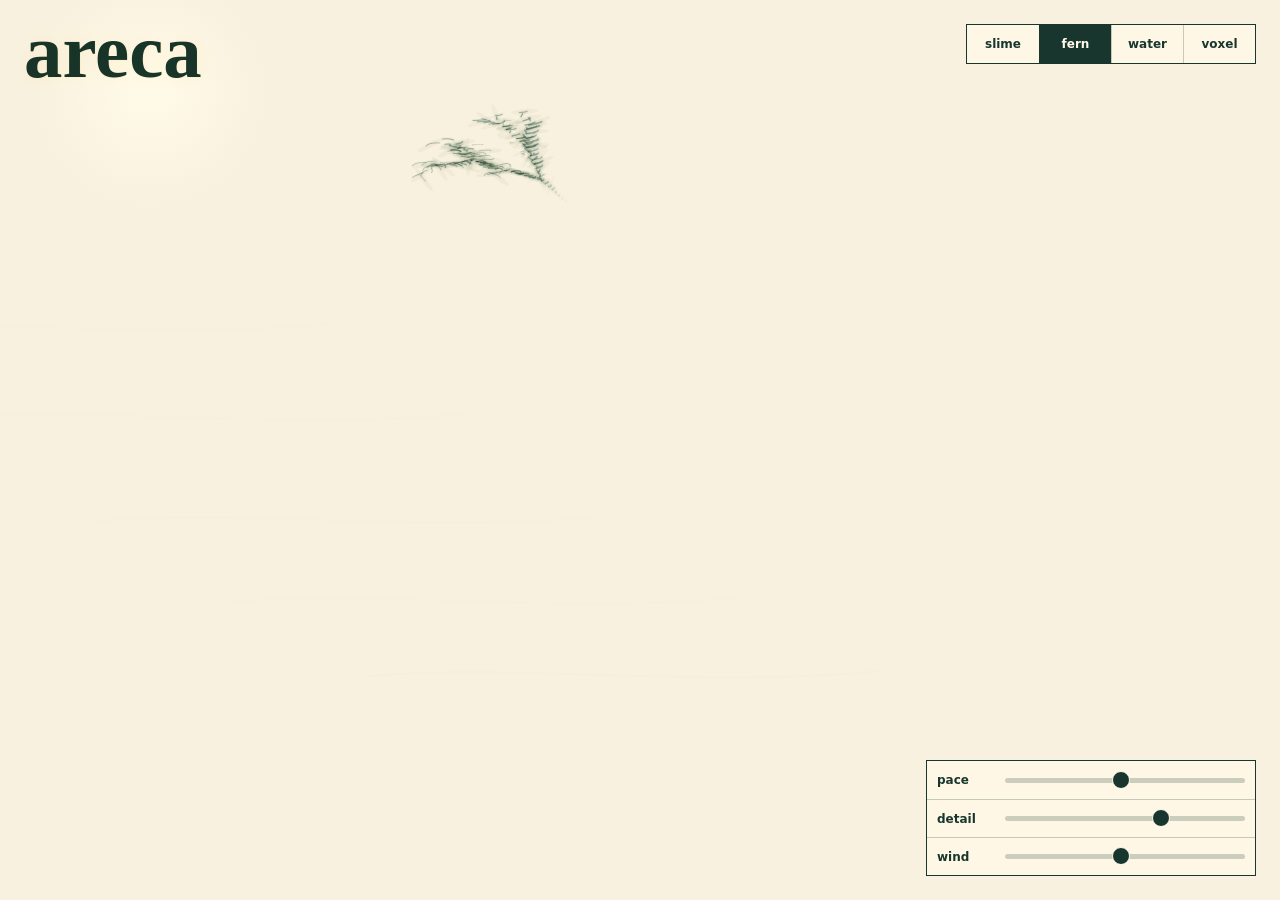
==== index.html @ 09aea4af "Initial commit: areca classic studies" ====
<!doctype html>
<html lang="en">
  <head>
    <meta charset="UTF-8" />
    <meta name="viewport" content="width=device-width, initial-scale=1.0" />
    <title>Areca Classic Studies</title>
    <link rel="stylesheet" href="./src/classic.css" />
  </head>
  <body>
    <main class="classic-stage" aria-label="Areca classic studies">
      <canvas id="classic-stage"></canvas>
      <a class="back" href="./index.html">areca</a>

      <nav class="links" aria-label="Studies">
        <a href="./examples.html">slime</a>
        <button class="is-active" type="button" data-mode="fern">fern</button>
        <button type="button" data-mode="water">water</button>
        <button type="button" data-mode="voxel">voxel</button>
      </nav>

      <section class="controls" aria-label="Study controls">
        <label>
          <span>pace</span>
          <input id="pace" type="range" min="0" max="1" step="0.01" value="0.48" />
        </label>
        <label>
          <span>detail</span>
          <input id="detail" type="range" min="0" max="1" step="0.01" value="0.66" />
        </label>
        <label>
          <span>wind</span>
          <input id="drift" type="range" min="0" max="1" step="0.01" value="0.48" />
        </label>
      </section>
    </main>

    <script src="./src/classic.js"></script>
  </body>
</html>
---- src/classic.css ----
:root {
  color-scheme: light;
  --paper: #f8f1df;
  --paper-hot: #fff9e8;
  --ink: #18362d;
  --line: rgb(24 54 45 / 24%);
  --panel: rgb(255 249 232 / 76%);
  --lime: #c7d76e;
}

* {
  box-sizing: border-box;
}

html,
body {
  width: 100%;
  height: 100%;
  margin: 0;
  overflow: hidden;
  background: var(--paper);
  color: var(--ink);
  font-family:
    ui-serif, Georgia, Cambria, "Times New Roman", Times, serif;
  letter-spacing: 0;
}

a,
button,
input {
  color: inherit;
  font: inherit;
}

.classic-stage,
#classic-stage {
  position: fixed;
  inset: 0;
  width: 100vw;
  height: 100vh;
  height: 100dvh;
}

#classic-stage {
  display: block;
  background: var(--paper);
}

.back {
  position: absolute;
  top: 22px;
  left: 24px;
  z-index: 4;
  color: var(--ink);
  font-size: clamp(46px, 6vw, 84px);
  font-weight: 760;
  line-height: 0.78;
  text-decoration: none;
  mix-blend-mode: multiply;
  text-shadow:
    1px 0 0 var(--paper-hot),
    0 1px 0 var(--paper-hot),
    0 0 22px var(--paper-hot);
}

.links,
.controls {
  position: absolute;
  z-index: 5;
  border: 1px solid var(--ink);
  background: var(--panel);
  backdrop-filter: blur(10px);
}

.links {
  top: 24px;
  right: 24px;
  display: grid;
  grid-template-columns: repeat(4, minmax(72px, 1fr));
}

.links a,
.links button {
  display: grid;
  min-height: 38px;
  place-items: center;
  padding: 0 12px;
  border: 0;
  border-left: 1px solid var(--line);
  background: transparent;
  cursor: pointer;
  font-family:
    ui-sans-serif, system-ui, -apple-system, BlinkMacSystemFont, "Segoe UI",
    sans-serif;
  font-size: 12px;
  font-weight: 850;
  text-decoration: none;
}

.links a:first-child {
  border-left: 0;
}

.links a:hover,
.links a:focus-visible,
.links button:hover,
.links button:focus-visible,
.links button.is-active {
  color: var(--paper-hot);
  background: var(--ink);
  outline: none;
}

.controls {
  right: 24px;
  bottom: 24px;
  width: min(330px, calc(100vw - 48px));
}

.controls label {
  display: grid;
  grid-template-columns: 68px 1fr;
  align-items: center;
  min-height: 38px;
  padding: 7px 10px;
  border-top: 1px solid var(--line);
}

.controls label:first-child {
  border-top: 0;
}

.controls span {
  font-family:
    ui-sans-serif, system-ui, -apple-system, BlinkMacSystemFont, "Segoe UI",
    sans-serif;
  font-size: 12px;
  font-weight: 850;
}

.controls input[type="range"] {
  width: 100%;
  height: 22px;
  margin: 0;
  appearance: none;
  background: transparent;
  cursor: pointer;
}

.controls input[type="range"]::-webkit-slider-runnable-track {
  height: 5px;
  background: rgb(24 54 45 / 22%);
  border-radius: 99px;
}

.controls input[type="range"]::-webkit-slider-thumb {
  width: 18px;
  height: 18px;
  margin-top: -7px;
  appearance: none;
  background: var(--ink);
  border: 1px solid var(--paper-hot);
  border-radius: 50%;
}

.controls input[type="range"]::-moz-range-track {
  height: 5px;
  background: rgb(24 54 45 / 22%);
  border-radius: 99px;
}

.controls input[type="range"]::-moz-range-thumb {
  width: 16px;
  height: 16px;
  background: var(--ink);
  border: 1px solid var(--paper-hot);
  border-radius: 50%;
}

@media (max-width: 760px) {
  .back {
    top: 16px;
    left: 16px;
  }

  .links {
    top: 16px;
    right: 16px;
    grid-template-columns: repeat(2, minmax(72px, 1fr));
  }

  .controls {
    right: 12px;
    bottom: 12px;
    width: calc(100vw - 24px);
  }
}
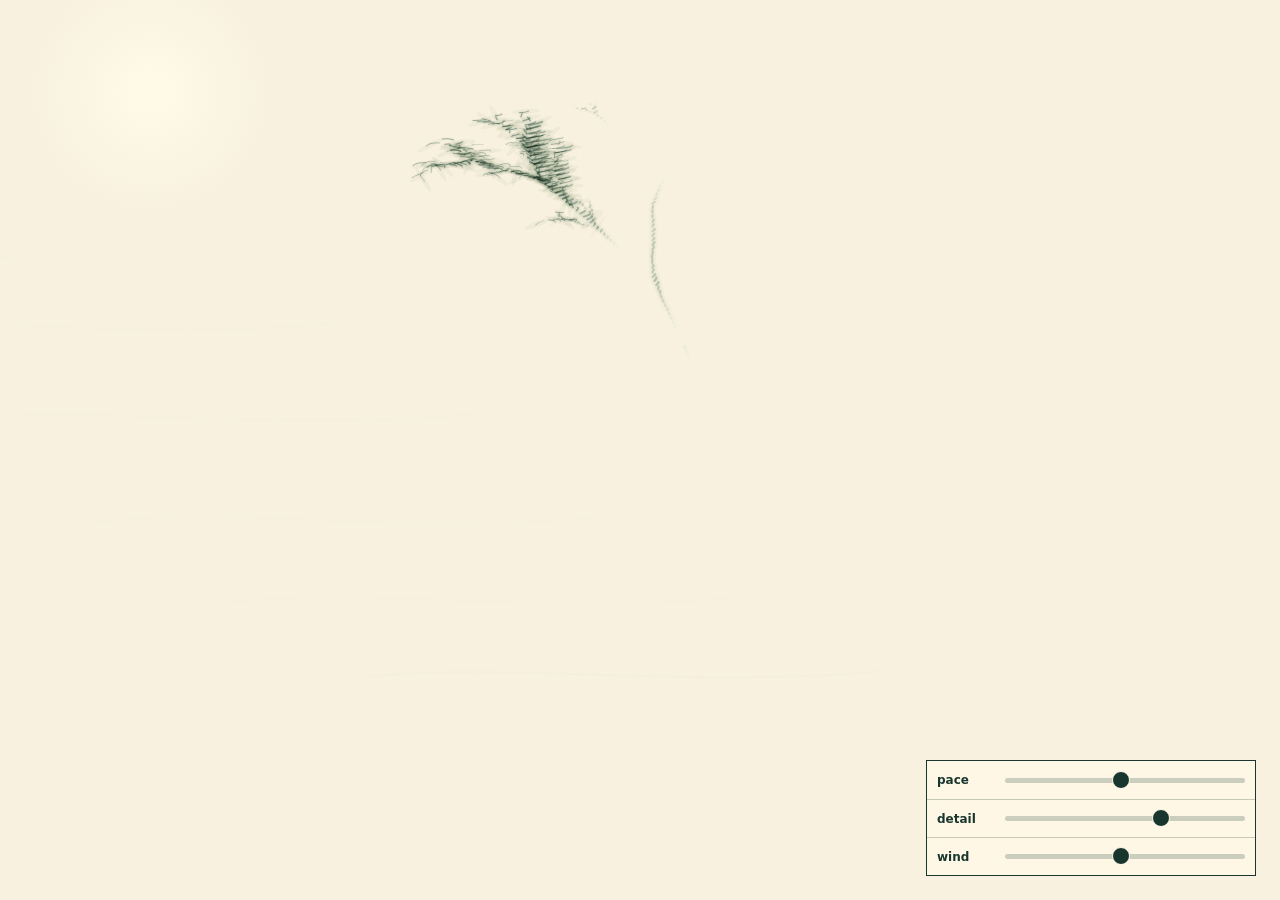
==== commit 1301e524: "Reduce index to fern study only" ====
--- a/index.html
+++ b/index.html
@@ -3,20 +3,12 @@
   <head>
     <meta charset="UTF-8" />
     <meta name="viewport" content="width=device-width, initial-scale=1.0" />
-    <title>Areca Classic Studies</title>
+    <title>Areca Fern</title>
     <link rel="stylesheet" href="./src/classic.css" />
   </head>
   <body>
-    <main class="classic-stage" aria-label="Areca classic studies">
+    <main class="classic-stage" aria-label="Areca fern study">
       <canvas id="classic-stage"></canvas>
-      <a class="back" href="./index.html">areca</a>
-
-      <nav class="links" aria-label="Studies">
-        <a href="./examples.html">slime</a>
-        <button class="is-active" type="button" data-mode="fern">fern</button>
-        <button type="button" data-mode="water">water</button>
-        <button type="button" data-mode="voxel">voxel</button>
-      </nav>
 
       <section class="controls" aria-label="Study controls">
         <label>
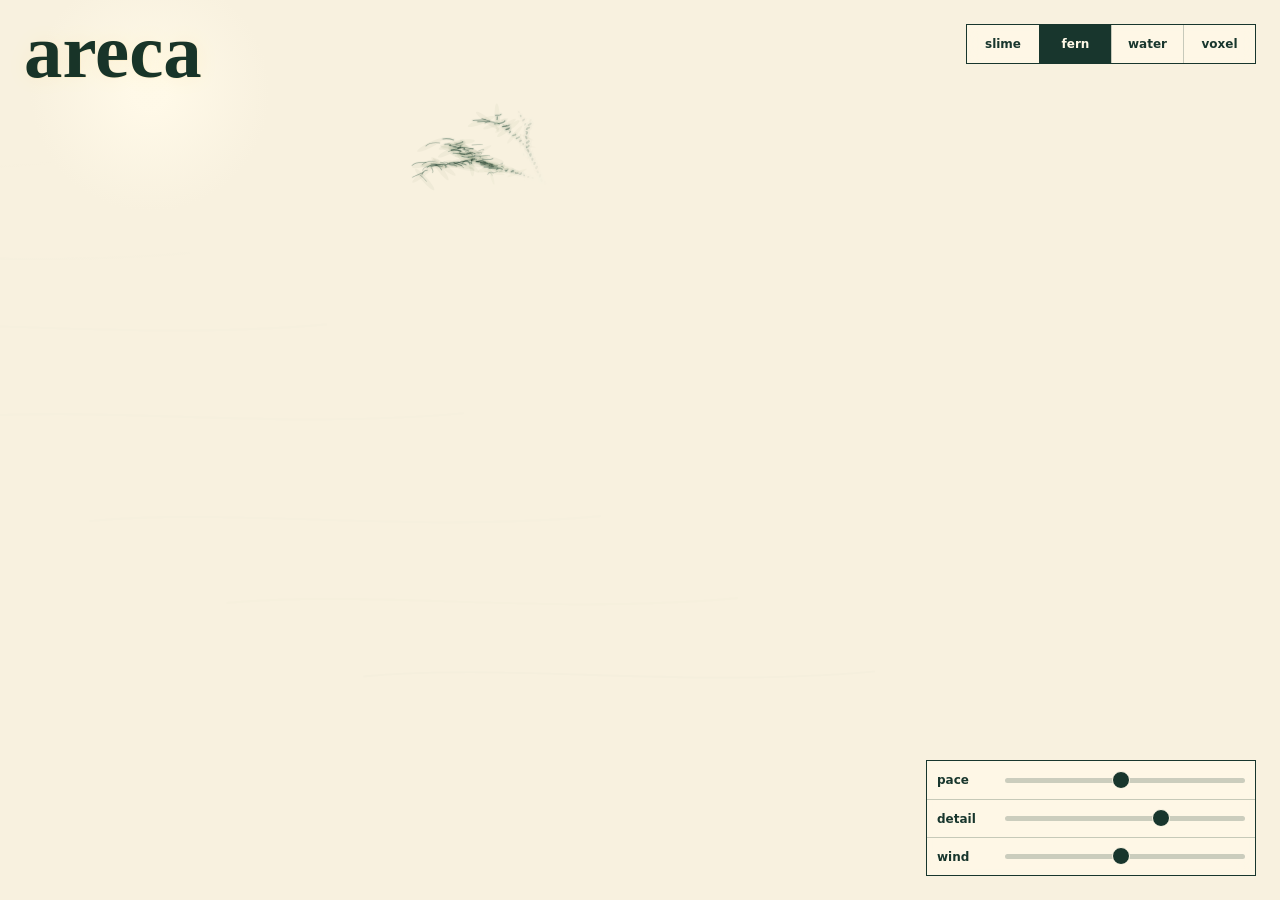
==== commit cfa2332b: "Restore areca brand and mode-switcher nav" ====
--- a/index.html
+++ b/index.html
@@ -3,12 +3,20 @@
   <head>
     <meta charset="UTF-8" />
     <meta name="viewport" content="width=device-width, initial-scale=1.0" />
-    <title>Areca Fern</title>
+    <title>Areca Classic Studies</title>
     <link rel="stylesheet" href="./src/classic.css" />
   </head>
   <body>
-    <main class="classic-stage" aria-label="Areca fern study">
+    <main class="classic-stage" aria-label="Areca classic studies">
       <canvas id="classic-stage"></canvas>
+      <a class="back" href="./index.html">areca</a>
+
+      <nav class="links" aria-label="Studies">
+        <a href="./examples.html">slime</a>
+        <button class="is-active" type="button" data-mode="fern">fern</button>
+        <button type="button" data-mode="water">water</button>
+        <button type="button" data-mode="voxel">voxel</button>
+      </nav>
 
       <section class="controls" aria-label="Study controls">
         <label>
